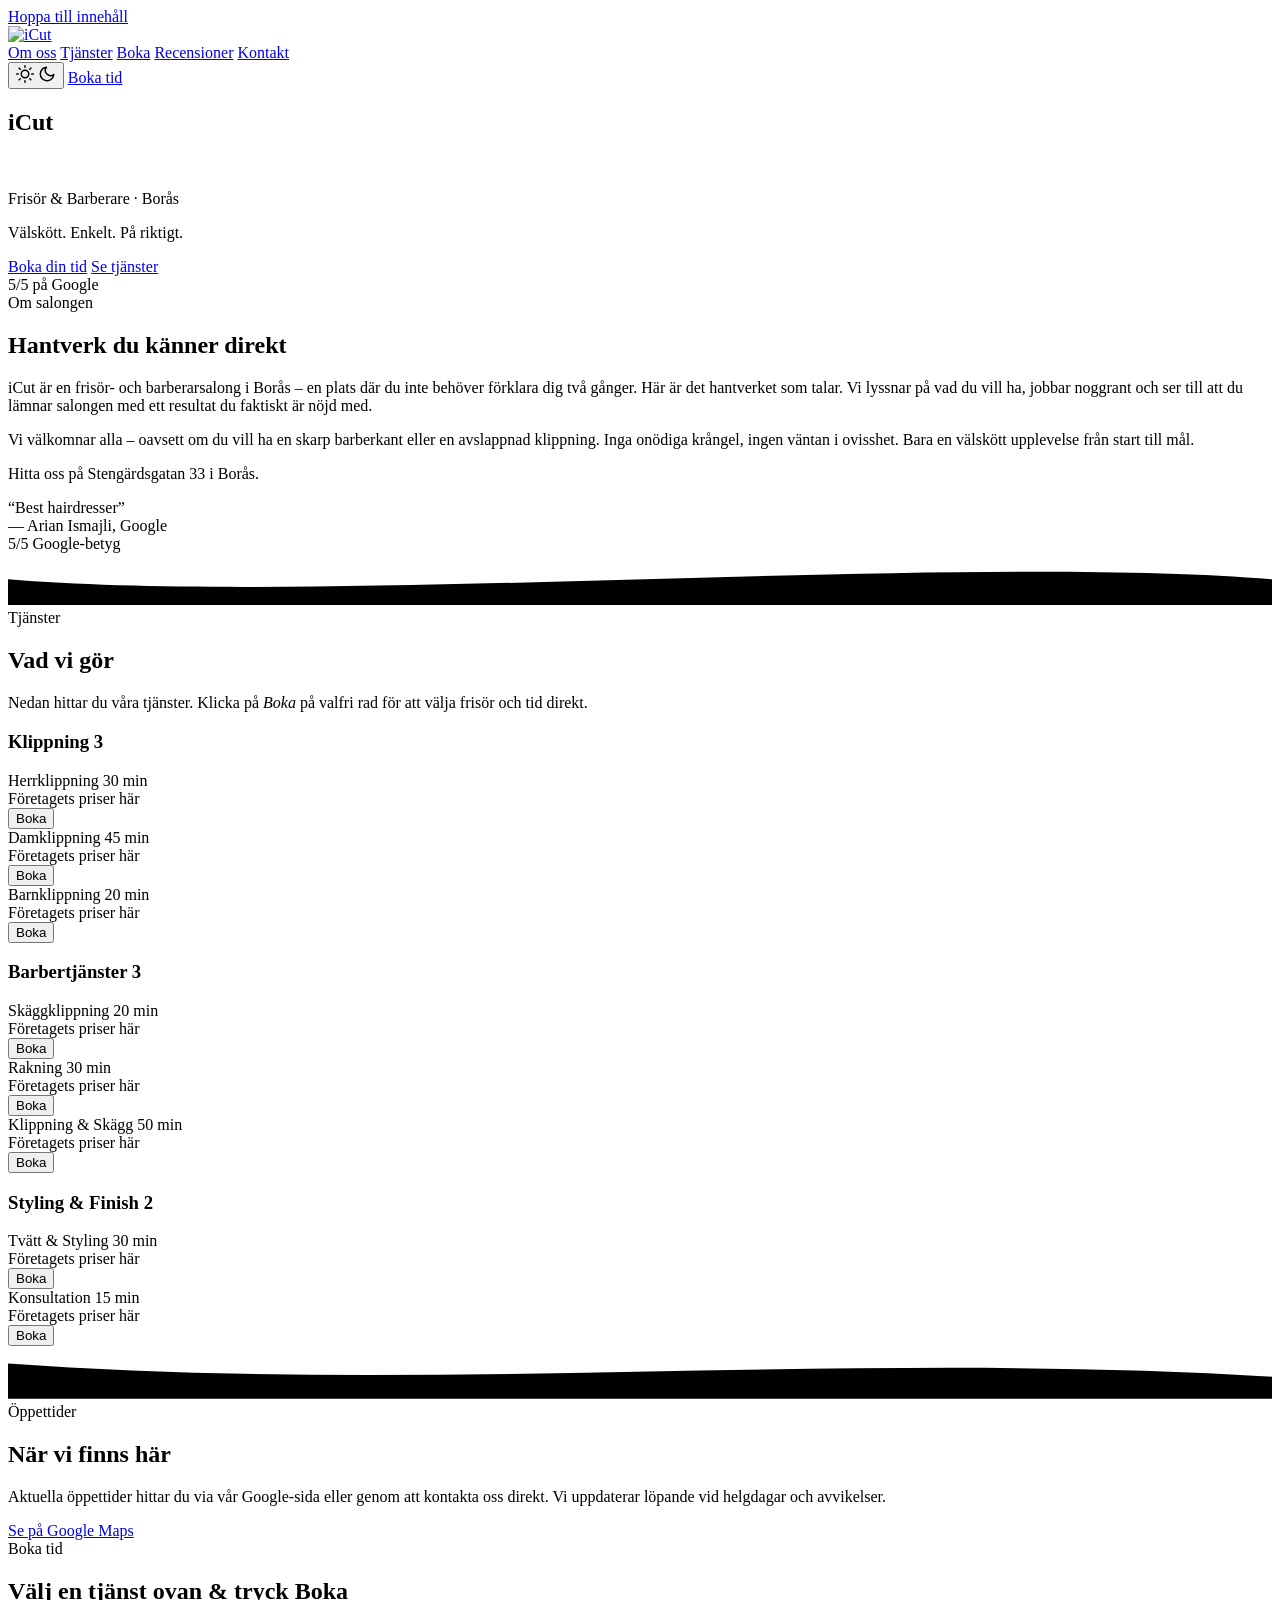
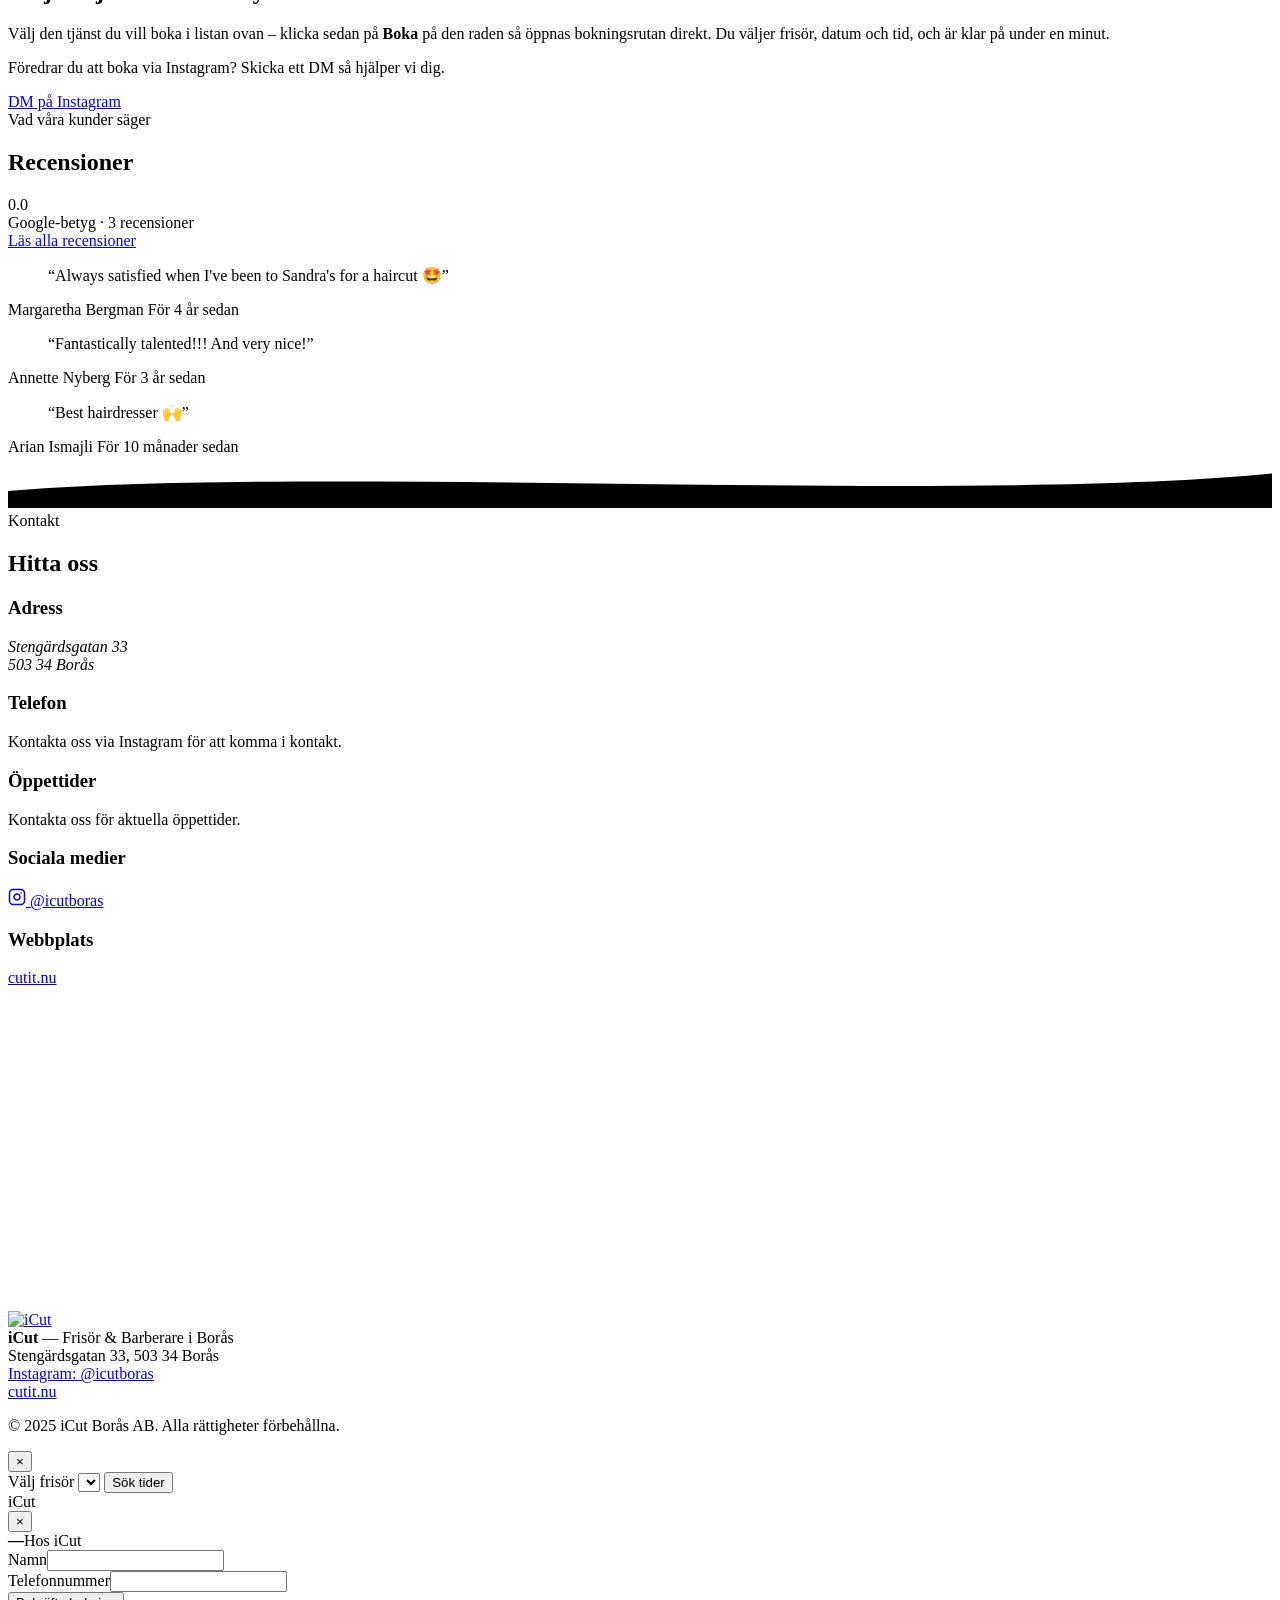
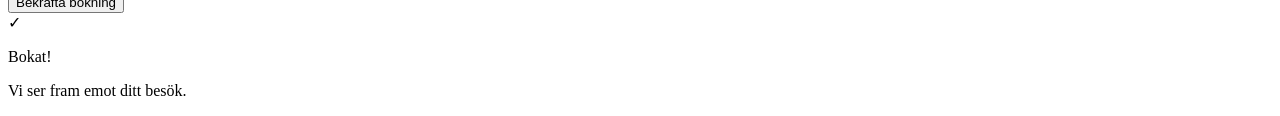
==== index.html @ adb3b82e "Publish: iCut — index.html" ====
<!DOCTYPE html>
<html lang="sv" data-theme="light">
<head>
<meta charset="UTF-8">
<meta name="viewport" content="width=device-width, initial-scale=1.0">
<title>iCut – Frisör & Barberare i Borås</title>
<meta name="description" content="iCut är en modern frisör- och barberarsalong i Borås. Boka din tid enkelt – vi ser till att du alltid lämnar nöjd.">
<link rel="icon" type="image/svg+xml" href="favicon.svg">
<script>
(function(){
  var saved = localStorage.getItem('icut-theme');
  if(saved) document.documentElement.setAttribute('data-theme', saved);
})();
</script>
<link rel="stylesheet" href="site-kit.css">
<link rel="stylesheet" href="styles.css">
<script type="application/ld+json">
{
  "@context": "https://schema.org",
  "@type": "HairSalon",
  "name": "iCut",
  "address": {
    "@type": "PostalAddress",
    "streetAddress": "Stengärdsgatan 33",
    "postalCode": "503 34",
    "addressLocality": "Borås",
    "addressCountry": "SE"
  },
  "url": "http://cutit.nu/",
  "aggregateRating": {
    "@type": "AggregateRating",
    "ratingValue": "5",
    "reviewCount": "3"
  }
}
</script>
</head>
<body>
<a href="#main" class="skip-link">Hoppa till innehåll</a>

<header class="site-header">
  <div class="header-inner">
    <a href="index.html" class="logo-link">
      <img src="logo.jpg" alt="iCut" class="site-logo">
    </a>
    <nav class="site-nav" aria-label="Huvudnavigation">
      <a href="#om">Om oss</a>
      <a href="#tjanster">Tjänster</a>
      <a href="#boka">Boka</a>
      <a href="#recensioner">Recensioner</a>
      <a href="#kontakt">Kontakt</a>
    </nav>
    <div class="header-actions">
      <button class="theme-toggle" id="themeToggle" aria-label="Växla mörkt/ljust läge" type="button">
        <svg class="icon-sun" xmlns="http://www.w3.org/2000/svg" width="18" height="18" viewBox="0 0 24 24" fill="none" stroke="currentColor" stroke-width="2" stroke-linecap="round" stroke-linejoin="round"><circle cx="12" cy="12" r="5"/><line x1="12" y1="1" x2="12" y2="3"/><line x1="12" y1="21" x2="12" y2="23"/><line x1="4.22" y1="4.22" x2="5.64" y2="5.64"/><line x1="18.36" y1="18.36" x2="19.78" y2="19.78"/><line x1="1" y1="12" x2="3" y2="12"/><line x1="21" y1="12" x2="23" y2="12"/><line x1="4.22" y1="19.78" x2="5.64" y2="18.36"/><line x1="18.36" y1="5.64" x2="19.78" y2="4.22"/></svg>
        <svg class="icon-moon" xmlns="http://www.w3.org/2000/svg" width="18" height="18" viewBox="0 0 24 24" fill="none" stroke="currentColor" stroke-width="2" stroke-linecap="round" stroke-linejoin="round"><path d="M21 12.79A9 9 0 1 1 11.21 3 7 7 0 0 0 21 12.79z"/></svg>
      </button>
      <a href="#boka" class="btn-primary nav-cta">Boka tid</a>
    </div>
  </div>
</header>

<main id="main">

  <!-- HERO -->
  <div class="name-pin">
    <section class="hero name-pin-inner">
      <h1 class="visually-hidden">iCut</h1>
      <div class="name-write-img">
        <img class="base" src="logo.jpg" alt="">
        <img class="color" src="logo.jpg" alt="">
      </div>
      <p class="hero-eyebrow">Frisör &amp; Barberare · Borås</p>
      <p class="hero-tagline">Välskött. Enkelt. På riktigt.</p>
      <div class="hero-cta">
        <a href="#boka" class="btn-primary">Boka din tid</a>
        <a href="#tjanster" class="btn-ghost">Se tjänster</a>
      </div>
      <div class="hero-rating">
        <span class="stars" data-rating="5"></span>
        <span class="hero-rating-text">5/5 på Google</span>
      </div>
    </section>
  </div>

  <!-- OM OSS -->
  <section class="section section-om reveal" id="om">
    <div class="container">
      <div class="om-grid">
        <div class="om-text">
          <span class="section-label">Om salongen</span>
          <h2>Hantverk du känner direkt</h2>
          <p>iCut är en frisör- och barberarsalong i Borås – en plats där du inte behöver förklara dig två gånger. Här är det hantverket som talar. Vi lyssnar på vad du vill ha, jobbar noggrant och ser till att du lämnar salongen med ett resultat du faktiskt är nöjd med.</p>
          <p>Vi välkomnar alla – oavsett om du vill ha en skarp barberkant eller en avslappnad klippning. Inga onödiga krångel, ingen väntan i ovisshet. Bara en välskött upplevelse från start till mål.</p>
          <p>Hitta oss på Stengärdsgatan 33 i Borås.</p>
        </div>
        <div class="om-accent-block">
          <div class="om-quote">&ldquo;Best hairdresser&rdquo;</div>
          <div class="om-quote-attr">— Arian Ismajli, Google</div>
          <div class="om-divider"></div>
          <div class="om-stat">
            <span class="om-stat-value">5/5</span>
            <span class="om-stat-label">Google-betyg</span>
          </div>
        </div>
      </div>
    </div>
    <div class="wave-bottom">
      <svg xmlns="http://www.w3.org/2000/svg" viewBox="0 0 1440 60" preserveAspectRatio="none"><path fill="var(--paper-raised)" d="M0,30 C360,60 1080,0 1440,30 L1440,60 L0,60 Z"/></svg>
    </div>
  </section>

  <!-- TJÄNSTER -->
  <section class="section section-tjanster reveal" id="tjanster">
    <div class="container">
      <span class="section-label">Tjänster</span>
      <h2>Vad vi gör</h2>
      <p class="section-intro">Nedan hittar du våra tjänster. Klicka på <em>Boka</em> på valfri rad för att välja frisör och tid direkt.</p>

      <div class="menu-groups">

        <div class="menu-group">
          <h3>Klippning <span class="menu-group-count">3</span></h3>
          <!--FIELD:services-->
          <div class="price-item">
            <div class="price-item-info">
              <span class="price-item-name">Herrklippning</span>
              <span class="price-item-duration">30 min</span>
            </div>
            <div class="price-item-price">
              <!--FIELD:prices--><span class="price-item-amount price-placeholder">Företagets priser här</span><!--/FIELD:prices-->
            </div>
            <button class="price-item-book-btn" type="button" data-service-name="Herrklippning" data-duration-minutes="30">Boka</button>
          </div>
          <div class="price-item">
            <div class="price-item-info">
              <span class="price-item-name">Damklippning</span>
              <span class="price-item-duration">45 min</span>
            </div>
            <div class="price-item-price">
              <!--FIELD:prices--><span class="price-item-amount price-placeholder">Företagets priser här</span><!--/FIELD:prices-->
            </div>
            <button class="price-item-book-btn" type="button" data-service-name="Damklippning" data-duration-minutes="45">Boka</button>
          </div>
          <div class="price-item">
            <div class="price-item-info">
              <span class="price-item-name">Barnklippning</span>
              <span class="price-item-duration">20 min</span>
            </div>
            <div class="price-item-price">
              <!--FIELD:prices--><span class="price-item-amount price-placeholder">Företagets priser här</span><!--/FIELD:prices-->
            </div>
            <button class="price-item-book-btn" type="button" data-service-name="Barnklippning" data-duration-minutes="20">Boka</button>
          </div>
          <!--/FIELD:services-->
        </div>

        <div class="menu-group">
          <h3>Barbertjänster <span class="menu-group-count">3</span></h3>
          <!--FIELD:services-->
          <div class="price-item">
            <div class="price-item-info">
              <span class="price-item-name">Skäggklippning</span>
              <span class="price-item-duration">20 min</span>
            </div>
            <div class="price-item-price">
              <!--FIELD:prices--><span class="price-item-amount price-placeholder">Företagets priser här</span><!--/FIELD:prices-->
            </div>
            <button class="price-item-book-btn" type="button" data-service-name="Skäggklippning" data-duration-minutes="20">Boka</button>
          </div>
          <div class="price-item">
            <div class="price-item-info">
              <span class="price-item-name">Rakning</span>
              <span class="price-item-duration">30 min</span>
            </div>
            <div class="price-item-price">
              <!--FIELD:prices--><span class="price-item-amount price-placeholder">Företagets priser här</span><!--/FIELD:prices-->
            </div>
            <button class="price-item-book-btn" type="button" data-service-name="Rakning" data-duration-minutes="30">Boka</button>
          </div>
          <div class="price-item">
            <div class="price-item-info">
              <span class="price-item-name">Klippning &amp; Skägg</span>
              <span class="price-item-duration">50 min</span>
            </div>
            <div class="price-item-price">
              <!--FIELD:prices--><span class="price-item-amount price-placeholder">Företagets priser här</span><!--/FIELD:prices-->
            </div>
            <button class="price-item-book-btn" type="button" data-service-name="Klippning &amp; Skägg" data-duration-minutes="50">Boka</button>
          </div>
          <!--/FIELD:services-->
        </div>

        <div class="menu-group">
          <h3>Styling &amp; Finish <span class="menu-group-count">2</span></h3>
          <!--FIELD:services-->
          <div class="price-item">
            <div class="price-item-info">
              <span class="price-item-name">Tvätt &amp; Styling</span>
              <span class="price-item-duration">30 min</span>
            </div>
            <div class="price-item-price">
              <!--FIELD:prices--><span class="price-item-amount price-placeholder">Företagets priser här</span><!--/FIELD:prices-->
            </div>
            <button class="price-item-book-btn" type="button" data-service-name="Tvätt &amp; Styling" data-duration-minutes="30">Boka</button>
          </div>
          <div class="price-item">
            <div class="price-item-info">
              <span class="price-item-name">Konsultation</span>
              <span class="price-item-duration">15 min</span>
            </div>
            <div class="price-item-price">
              <!--FIELD:prices--><span class="price-item-amount price-placeholder">Företagets priser här</span><!--/FIELD:prices-->
            </div>
            <button class="price-item-book-btn" type="button" data-service-name="Konsultation" data-duration-minutes="15">Boka</button>
          </div>
          <!--/FIELD:services-->
        </div>

      </div>
    </div>
    <div class="wave-bottom wave-bottom--linen">
      <svg xmlns="http://www.w3.org/2000/svg" viewBox="0 0 1440 60" preserveAspectRatio="none"><path fill="var(--paper)" d="M0,20 C480,55 960,5 1440,35 L1440,60 L0,60 Z"/></svg>
    </div>
  </section>

  <!-- ÖPPETTIDER -->
  <section class="section section-oppettider reveal" id="oppettider">
    <div class="container">
      <span class="section-label">Öppettider</span>
      <h2>När vi finns här</h2>
      <!--FIELD:opening_hours-->
      <div class="hours-notice">
        <p>Aktuella öppettider hittar du via vår Google-sida eller genom att kontakta oss direkt. Vi uppdaterar löpande vid helgdagar och avvikelser.</p>
        <a href="https://www.google.com/maps/search/iCut+Bor%C3%A5s" class="btn-ghost" target="_blank" rel="noopener noreferrer">Se på Google Maps</a>
      </div>
      <!--/FIELD:opening_hours-->
    </div>
  </section>

  <!-- BOKA -->
  <section class="section section-boka reveal" id="boka">
    <div class="container boka-container">
      <span class="section-label">Boka tid</span>
      <h2>Välj en tjänst ovan&nbsp;&amp; tryck Boka</h2>
      <p class="section-intro">Välj den tjänst du vill boka i listan ovan – klicka sedan på <strong>Boka</strong> på den raden så öppnas bokningsrutan direkt. Du väljer frisör, datum och tid, och är klar på under en minut.</p>
      <!--FIELD:booking_url-->
      <div class="boka-alt">
        <p>Föredrar du att boka via Instagram? Skicka ett DM så hjälper vi dig.</p>
        <!--FIELD:instagram-->
        <a href="https://www.instagram.com/icutboras/" class="btn-primary" target="_blank" rel="noopener noreferrer">DM på Instagram</a>
        <!--/FIELD:instagram-->
      </div>
      <!--/FIELD:booking_url-->
    </div>
  </section>

  <!-- RECENSIONER -->
  <section class="section section-recensioner reveal" id="recensioner">
    <div class="container">
      <span class="section-label">Vad våra kunder säger</span>
      <h2>Recensioner</h2>
      <!--FIELD:google_rating-->
      <div class="rating-hero">
        <div class="rating-score" data-count-to="5" data-decimals="1">0.0</div>
        <div class="rating-stars-wrap">
          <span class="stars" data-rating="5"></span>
          <span class="rating-source">Google-betyg · 3 recensioner</span>
        </div>
        <a href="https://www.google.com/maps/search/iCut+Bor%C3%A5s" class="btn-ghost rating-all-link" target="_blank" rel="noopener noreferrer">Läs alla recensioner</a>
      </div>
      <!--/FIELD:google_rating-->

      <div class="reviews-grid">
        <div class="review-card">
          <div class="review-stars"><span class="stars" data-rating="5"></span></div>
          <blockquote class="review-text">&ldquo;Always satisfied when I've been to Sandra's for a haircut 🤩&rdquo;</blockquote>
          <div class="review-meta">
            <span class="review-author">Margaretha Bergman</span>
            <span class="review-time">För 4 år sedan</span>
          </div>
        </div>
        <div class="review-card">
          <div class="review-stars"><span class="stars" data-rating="5"></span></div>
          <blockquote class="review-text">&ldquo;Fantastically talented!!!
And very nice!&rdquo;</blockquote>
          <div class="review-meta">
            <span class="review-author">Annette Nyberg</span>
            <span class="review-time">För 3 år sedan</span>
          </div>
        </div>
        <div class="review-card">
          <div class="review-stars"><span class="stars" data-rating="5"></span></div>
          <blockquote class="review-text">&ldquo;Best hairdresser 🙌&rdquo;</blockquote>
          <div class="review-meta">
            <span class="review-author">Arian Ismajli</span>
            <span class="review-time">För 10 månader sedan</span>
          </div>
        </div>
      </div>
    </div>
    <div class="wave-bottom">
      <svg xmlns="http://www.w3.org/2000/svg" viewBox="0 0 1440 60" preserveAspectRatio="none"><path fill="var(--paper-raised)" d="M0,40 C360,10 1080,55 1440,20 L1440,60 L0,60 Z"/></svg>
    </div>
  </section>

  <!-- KONTAKT -->
  <section class="section section-kontakt reveal" id="kontakt">
    <div class="container">
      <span class="section-label">Kontakt</span>
      <h2>Hitta oss</h2>
      <div class="kontakt-grid">
        <div class="kontakt-info">
          <div class="kontakt-block">
            <h3>Adress</h3>
            <!--FIELD:address-->
            <address>
              Stengärdsgatan 33<br>
              503 34 Borås
            </address>
            <!--/FIELD:address-->
          </div>
          <div class="kontakt-block">
            <h3>Telefon</h3>
            <!--FIELD:phone-->
            <p class="kontakt-missing">Kontakta oss via Instagram för att komma i kontakt.</p>
            <!--/FIELD:phone-->
          </div>
          <div class="kontakt-block">
            <h3>Öppettider</h3>
            <!--FIELD:opening_hours-->
            <p class="kontakt-missing">Kontakta oss för aktuella öppettider.</p>
            <!--/FIELD:opening_hours-->
          </div>
          <div class="kontakt-block">
            <h3>Sociala medier</h3>
            <!--FIELD:instagram-->
            <a href="https://www.instagram.com/icutboras/" class="social-link" target="_blank" rel="noopener noreferrer">
              <svg xmlns="http://www.w3.org/2000/svg" width="18" height="18" viewBox="0 0 24 24" fill="none" stroke="currentColor" stroke-width="2" stroke-linecap="round" stroke-linejoin="round"><rect x="2" y="2" width="20" height="20" rx="5" ry="5"/><path d="M16 11.37A4 4 0 1 1 12.63 8 4 4 0 0 1 16 11.37z"/><line x1="17.5" y1="6.5" x2="17.51" y2="6.5"/></svg>
              @icutboras
            </a>
            <!--/FIELD:instagram-->
            <!--FIELD:facebook-->
            <!-- Facebook: saknas i underlaget -->
            <!--/FIELD:facebook-->
            <!--FIELD:email-->
            <!-- E-post: saknas i underlaget -->
            <!--/FIELD:email-->
          </div>
          <div class="kontakt-block">
            <h3>Webbplats</h3>
            <!--FIELD:website-->
            <a href="http://cutit.nu/" class="social-link" target="_blank" rel="noopener noreferrer">cutit.nu</a>
            <!--/FIELD:website-->
          </div>
        </div>
        <div class="kontakt-map">
          <!--FIELD:address-->
          <iframe
            title="iCut på kartan"
            src="https://www.google.com/maps?q=Steng%C3%A4rdsgatan+33%2C+503+34+Bor%C3%A5s%2C+Sweden&output=embed"
            width="100%"
            height="320"
            style="border:0; border-radius: 12px;"
            allowfullscreen
            loading="lazy"
            referrerpolicy="no-referrer-when-downgrade">
          </iframe>
          <!--/FIELD:address-->
        </div>
      </div>
    </div>
  </section>

</main>

<footer class="site-footer">
  <div class="container footer-inner">
    <a href="index.html" class="footer-logo">
      <img src="logo.jpg" alt="iCut" class="site-logo">
    </a>
    <div class="footer-cols">
      <div>
        <!--FIELD:company_name--><strong>iCut</strong><!--/FIELD:company_name--> &mdash; Frisör &amp; Barberare i Borås<br>
        <!--FIELD:address-->Stengärdsgatan 33, 503 34 Borås<!--/FIELD:address-->
      </div>
      <div>
        <!--FIELD:instagram-->
        <a href="https://www.instagram.com/icutboras/" target="_blank" rel="noopener noreferrer">Instagram: @icutboras</a>
        <!--/FIELD:instagram-->
      </div>
      <div>
        <!--FIELD:website-->
        <a href="http://cutit.nu/" target="_blank" rel="noopener noreferrer">cutit.nu</a>
        <!--/FIELD:website-->
      </div>
    </div>
    <p class="footer-copy">&copy; 2025 iCut Borås AB. Alla rättigheter förbehållna.</p>
  </div>
</footer>

<!-- BOKNINGSWIDGET -->
<div class="booking-widget-backdrop" id="bookingWidget" data-company-id="51c84a41-06b7-40fa-8dc1-7bf4b2905be0" data-api-base="http://localhost:3000">
  <div class="booking-widget-modal" role="dialog" aria-modal="true" aria-label="Boka tid">
    <button class="booking-widget-close" id="bookingWidgetClose" type="button" aria-label="Stäng">&times;</button>
    <div class="booking-widget-service">
      <span class="booking-widget-service-name" id="bookingWidgetServiceName"></span>
      <span class="booking-widget-service-meta" id="bookingWidgetServiceMeta"></span>
    </div>
    <div class="booking-widget-step" id="bookingWidgetStepStaff">
      <label class="booking-widget-label" for="bookingWidgetStaffSelect">Välj frisör</label>
      <select class="booking-widget-select" id="bookingWidgetStaffSelect" aria-label="Välj frisör"></select>
      <button class="booking-widget-search-btn" id="bookingWidgetSearchBtn" type="button">Sök tider</button>
    </div>
    <div class="booking-widget-step" id="bookingWidgetStepTimes" hidden>
      <button class="booking-widget-back" id="bookingWidgetBack" type="button">‹ Byt frisör</button>
      <div class="booking-cal-head">
        <button class="booking-cal-nav" type="button" data-dir="-1" aria-label="Föregående vecka">‹</button>
        <span class="booking-cal-range" id="bookingWidgetRange"></span>
        <button class="booking-cal-nav" type="button" data-dir="1" aria-label="Nästa vecka">›</button>
      </div>
      <div class="booking-cal-grid" id="bookingWidgetGrid"></div>
      <p class="booking-cal-next-available" id="bookingWidgetNextAvail" style="display:none;"></p>
    </div>
  </div>
</div>

<!-- BEKRÄFTELSEMODAL -->
<div class="bd-backdrop" id="bdBackdrop">
  <div class="bd-modal" role="dialog" aria-modal="true" aria-label="Bokning">
    <div class="bd-header">
      <div class="bd-brand"><span class="dot"></span>iCut</div>
      <button class="bd-close" id="bdClose" type="button" aria-label="Stäng">&times;</button>
    </div>
    <div class="bd-body">
      <div class="bd-form">
        <div class="bd-slot-summary"><strong id="bdSlotLine">—</strong>Hos iCut</div>
        <div class="bd-field"><label for="bdName">Namn</label><input id="bdName" type="text"></div>
        <div class="bd-field"><label for="bdPhone">Telefonnummer</label><input id="bdPhone" type="tel"></div>
        <button class="bd-confirm-btn" id="bdConfirm" type="button">Bekräfta bokning</button>
      </div>
      <div class="bd-success"><div class="check">&#10003;</div><p id="bdSuccessLine">Bokat!</p><p class="fine">Vi ser fram emot ditt besök.</p></div>
    </div>
  </div>
</div>

<script src="site-kit.js" defer></script>
<script src="script.js" defer></script>
</body>
</html>
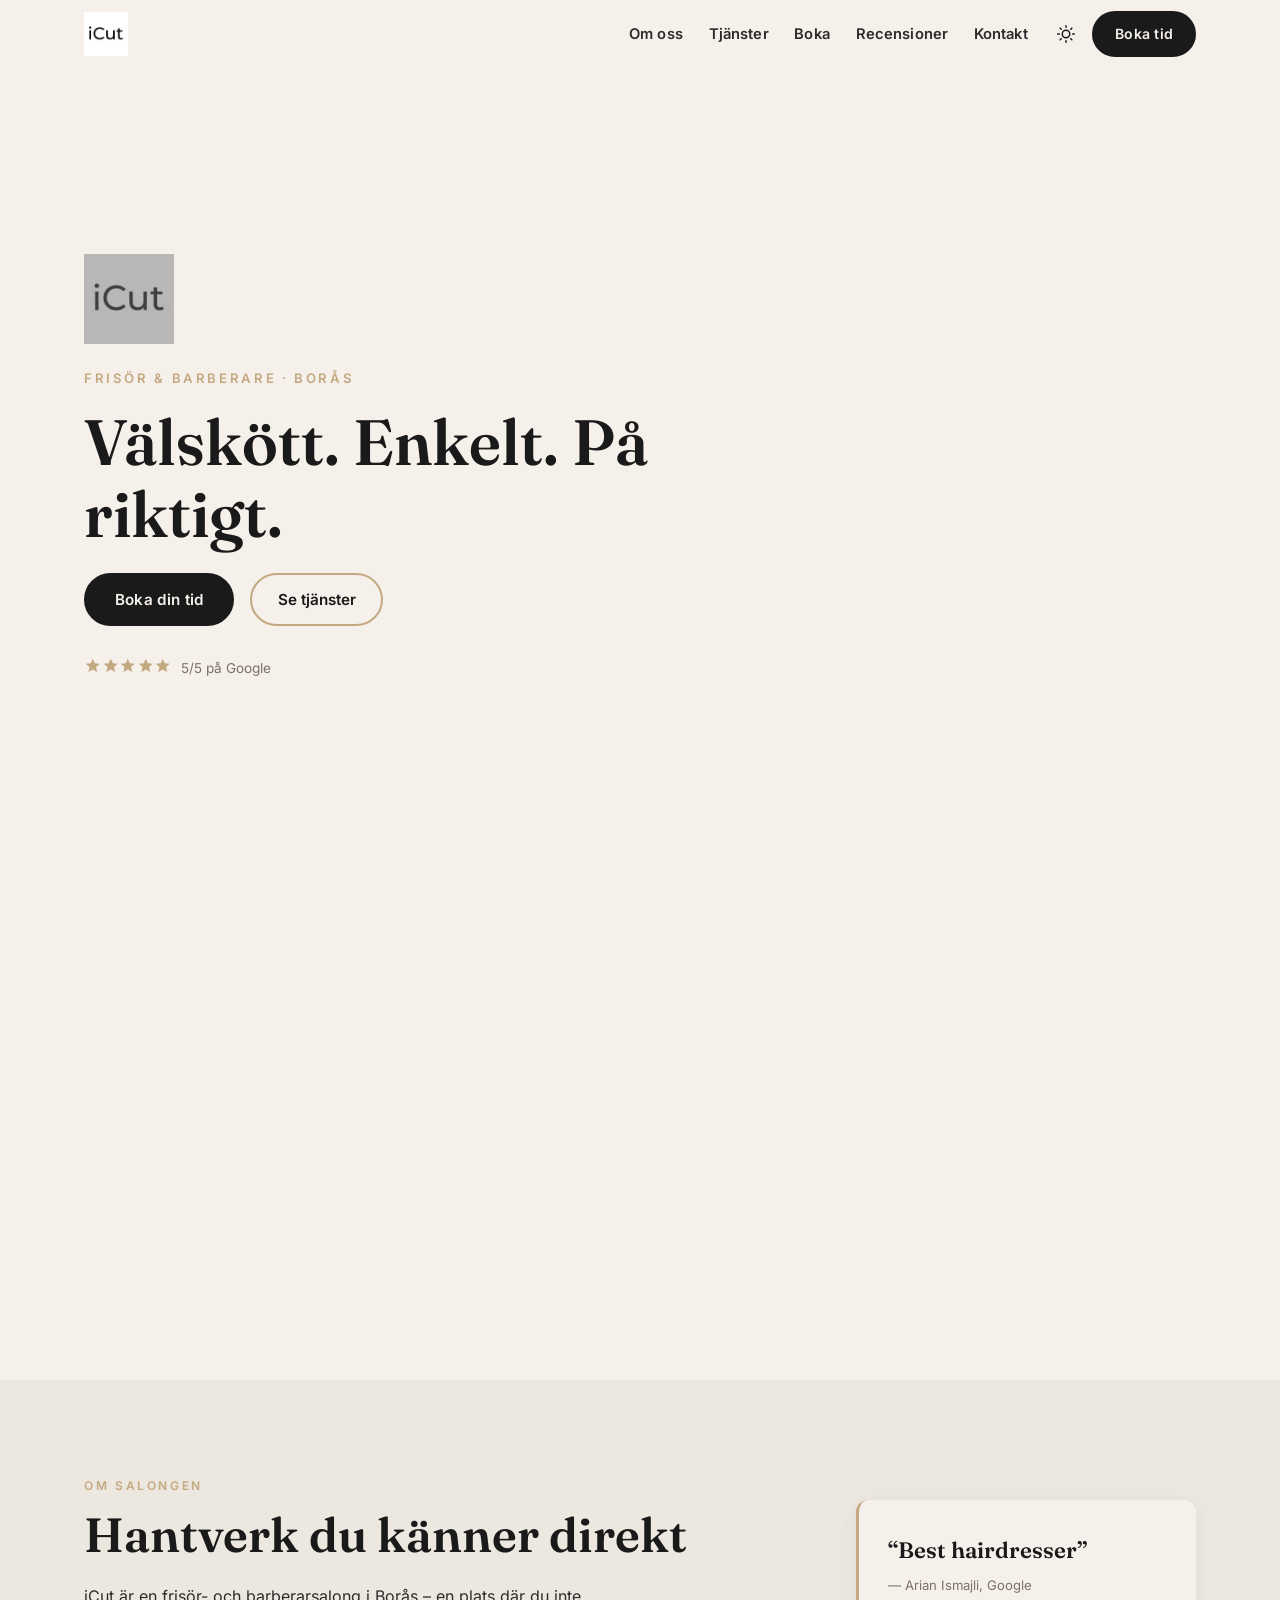
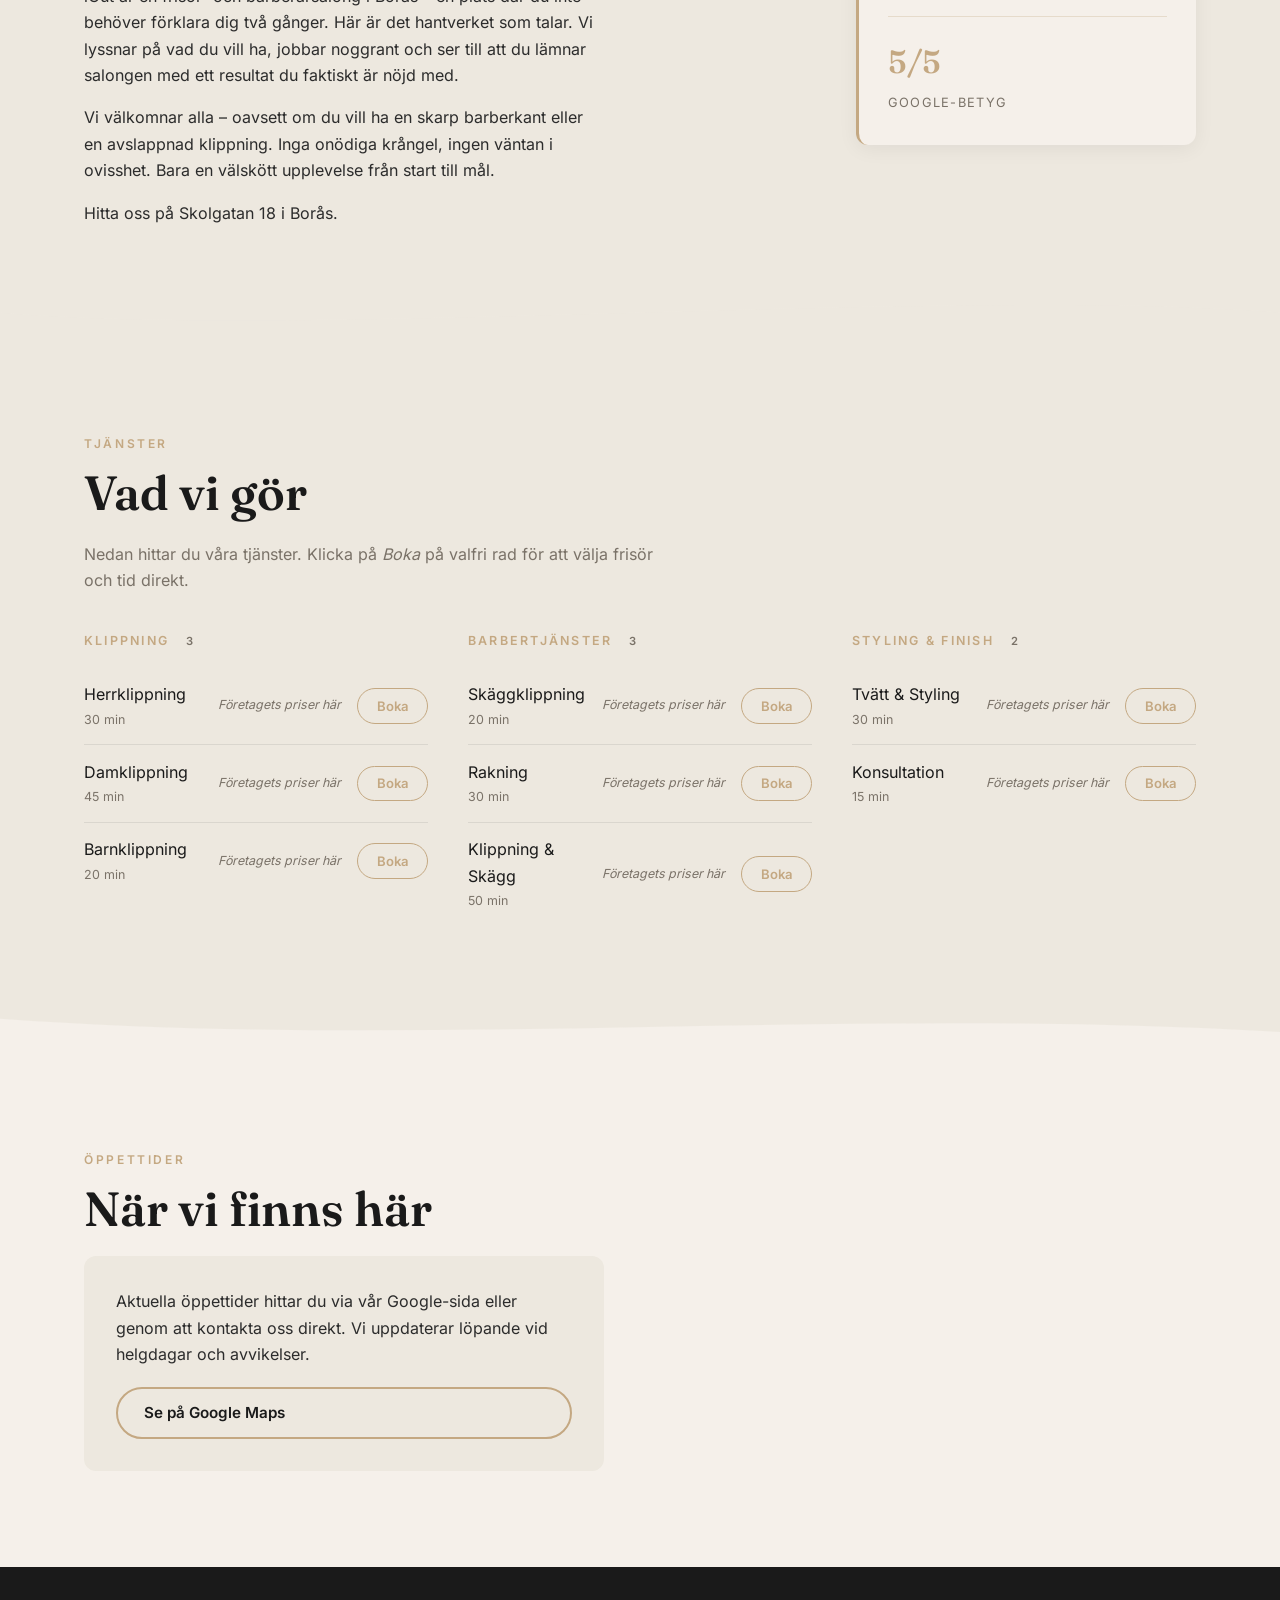
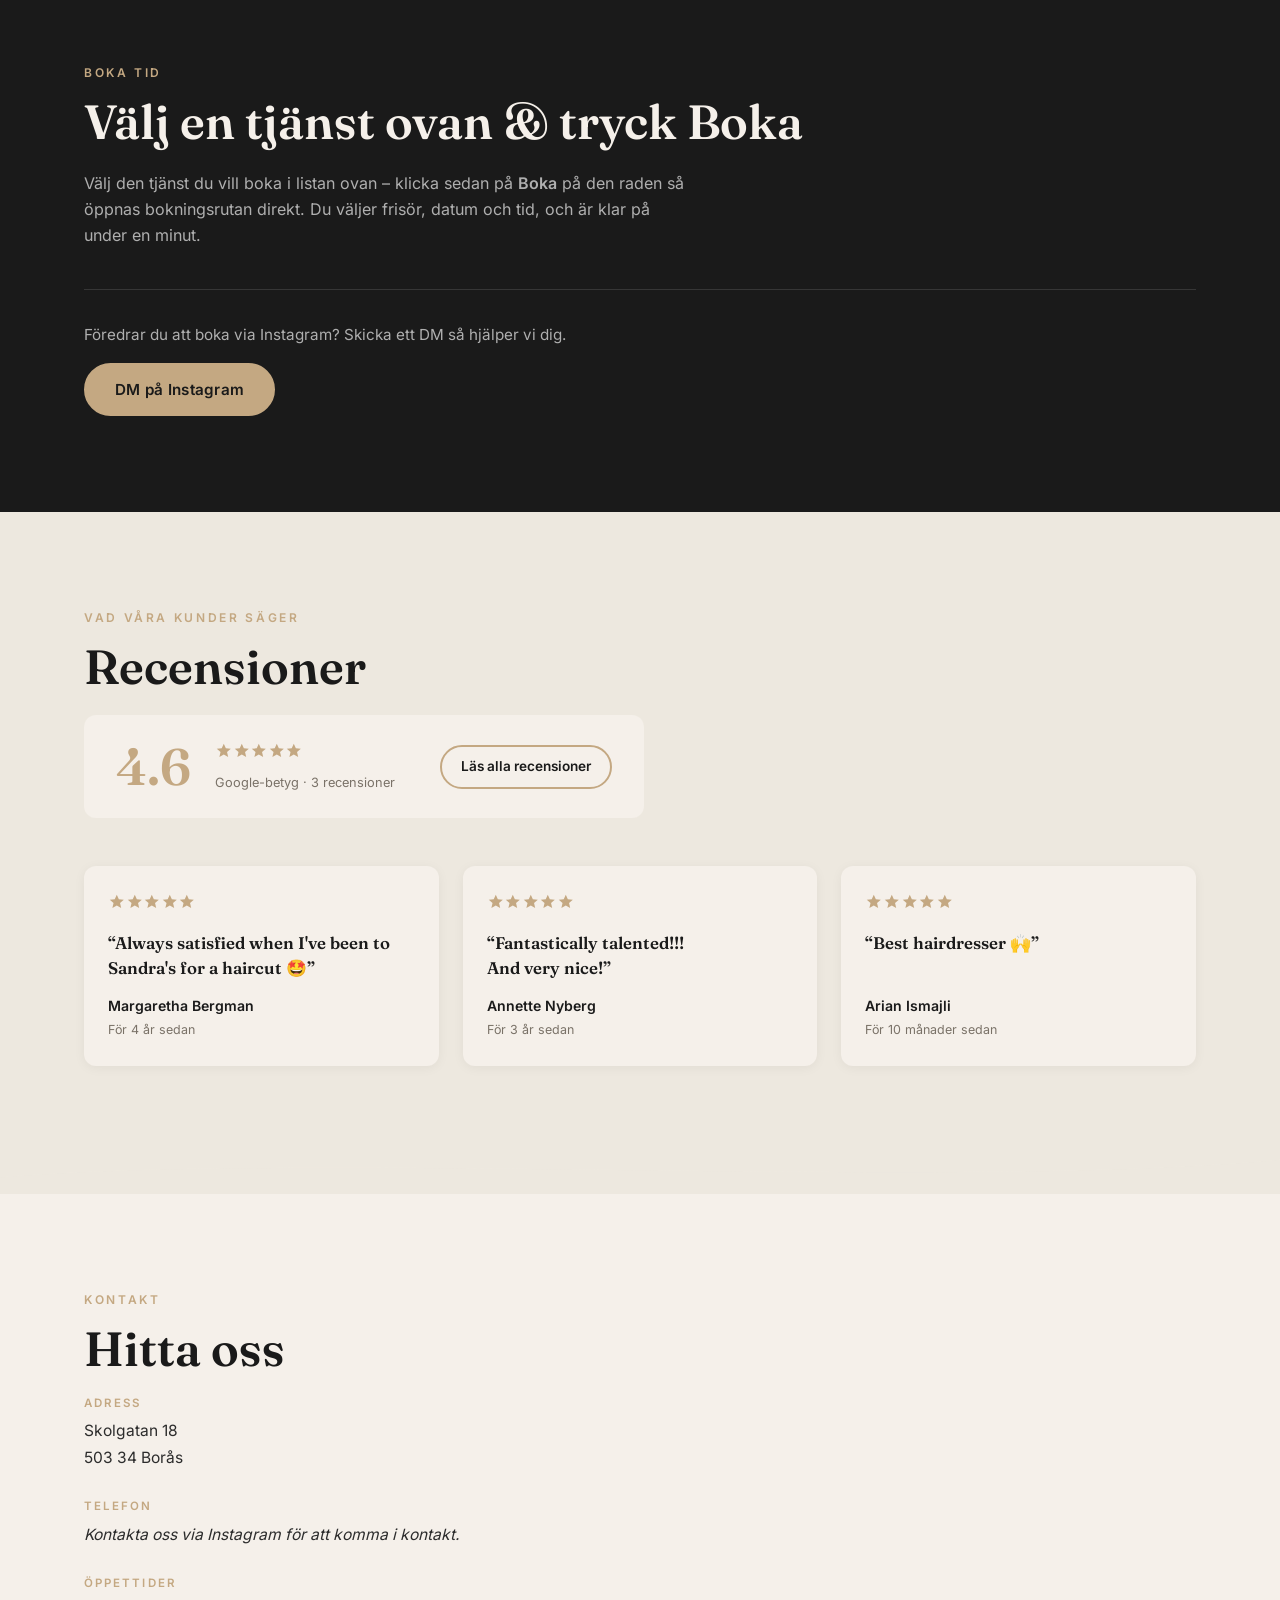
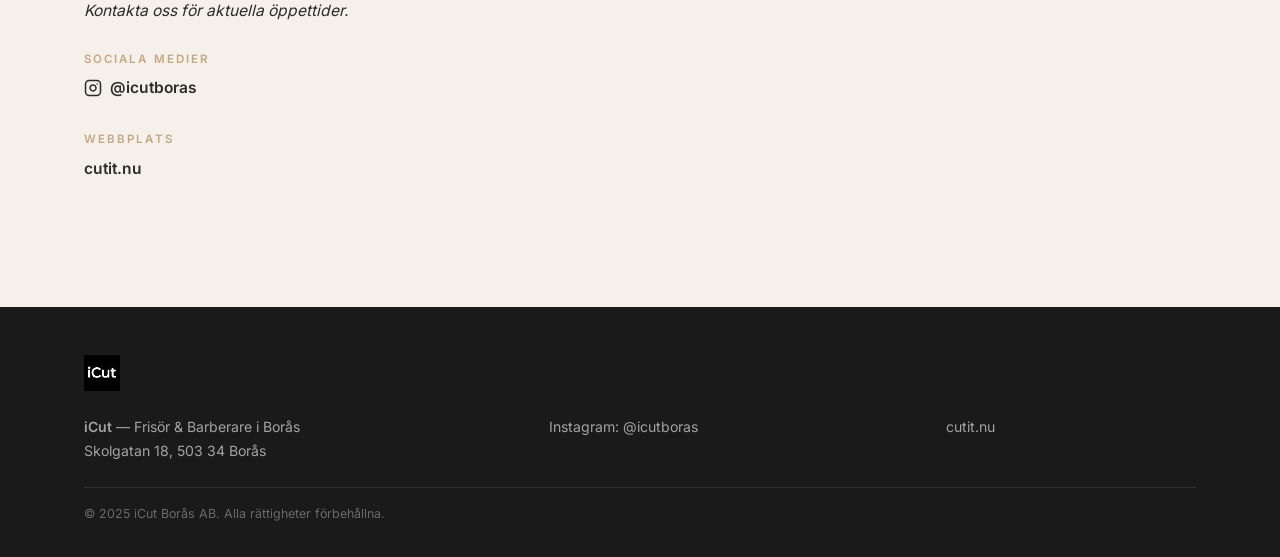
==== commit f02a828d: "Publish: iCut — index.html" ====
--- a/index.html
+++ b/index.html
@@ -21,7 +21,7 @@
   "name": "iCut",
   "address": {
     "@type": "PostalAddress",
-    "streetAddress": "Stengärdsgatan 33",
+    "streetAddress": "Skolgatan 18",
     "postalCode": "503 34",
     "addressLocality": "Borås",
     "addressCountry": "SE"
@@ -92,7 +92,7 @@
           <h2>Hantverk du känner direkt</h2>
           <p>iCut är en frisör- och barberarsalong i Borås – en plats där du inte behöver förklara dig två gånger. Här är det hantverket som talar. Vi lyssnar på vad du vill ha, jobbar noggrant och ser till att du lämnar salongen med ett resultat du faktiskt är nöjd med.</p>
           <p>Vi välkomnar alla – oavsett om du vill ha en skarp barberkant eller en avslappnad klippning. Inga onödiga krångel, ingen väntan i ovisshet. Bara en välskött upplevelse från start till mål.</p>
-          <p>Hitta oss på Stengärdsgatan 33 i Borås.</p>
+          <p>Hitta oss på Skolgatan 18 i Borås.</p>
         </div>
         <div class="om-accent-block">
           <div class="om-quote">&ldquo;Best hairdresser&rdquo;</div>
@@ -315,7 +315,7 @@
             <h3>Adress</h3>
             <!--FIELD:address-->
             <address>
-              Stengärdsgatan 33<br>
+              Skolgatan 18<br>
               503 34 Borås
             </address>
             <!--/FIELD:address-->
@@ -358,7 +358,7 @@
           <!--FIELD:address-->
           <iframe
             title="iCut på kartan"
-            src="https://www.google.com/maps?q=Steng%C3%A4rdsgatan+33%2C+503+34+Bor%C3%A5s%2C+Sweden&output=embed"
+            src="https://www.google.com/maps?q=Skolgatan+18%2C+503+34+Bor%C3%A5s%2C+Sweden&output=embed"
             width="100%"
             height="320"
             style="border:0; border-radius: 12px;"
@@ -382,7 +382,7 @@
     <div class="footer-cols">
       <div>
         <!--FIELD:company_name--><strong>iCut</strong><!--/FIELD:company_name--> &mdash; Frisör &amp; Barberare i Borås<br>
-        <!--FIELD:address-->Stengärdsgatan 33, 503 34 Borås<!--/FIELD:address-->
+        <!--FIELD:address-->Skolgatan 18, 503 34 Borås<!--/FIELD:address-->
       </div>
       <div>
         <!--FIELD:instagram-->
--- a/site-kit.css
+++ b/site-kit.css
@@ -0,0 +1,334 @@
+/*
+ * AIOS site-kit — shared, deterministic interaction patterns (star ratings,
+ * count-up numbers, scroll reveals, hero name write-in). Identical bytes on
+ * every generated site, same as the brand fonts — never written by the
+ * model itself, so the bugs found and fixed during the 2026-08-26 Lund
+ * design pass (a fractional star's fill layer needing its own `position:
+ * absolute` box, the name-write gradient needing its padding on the text
+ * element itself rather than its wrapper) can never regress per company.
+ *
+ * Colors come from each site's own palette via var(--accent)/
+ * var(--ink-faint) with sane fallbacks — nothing in here is Lund-specific.
+ */
+
+.star-empty path { fill: none; stroke: var(--ink-faint, #999); stroke-width: 1.5; }
+.star-fill path { fill: var(--accent, #333); }
+
+.reveal { opacity: 0; transform: translateY(24px); transition: opacity 0.8s ease, transform 0.8s ease; }
+.reveal.is-visible { opacity: 1; transform: none; }
+@media (prefers-reduced-motion: reduce) {
+  .reveal { opacity: 1 !important; transform: none !important; transition: none !important; }
+}
+
+/*
+ * .name-pin REQUIRES the page's own header to be `position: fixed`, never
+ * `position: sticky` or static. A sticky/static header occupies space in
+ * normal flow, pushing .name-pin-inner's starting position down by the
+ * header's own height — .name-pin-inner's sticky positioning then can't
+ * engage until the page has scrolled past THAT offset too, which shows up
+ * as a dead zone (the page visibly scrolls for the header's height before
+ * the fill/pin visibly does anything). A fixed header sits outside normal
+ * flow entirely (typically transparent, going solid via the .is-scrolled
+ * class this file toggles automatically — see wireHeaderScrollState()
+ * below), so .name-pin-inner starts at y=0 and the fill begins on the very
+ * first scroll pixel. Found and fixed 2026-08-26.
+ */
+.name-pin {
+  position: relative;
+  height: calc(100svh + 480px); /* the extra 480px is the scroll budget the name-write fill consumes while pinned — keep in sync with the 480 in site-kit.js */
+}
+@media (prefers-reduced-motion: reduce) { .name-pin { height: 100svh; } }
+
+.name-pin-inner {
+  position: sticky;
+  top: 0;
+  height: 100svh;
+  display: flex;
+  align-items: center;
+  justify-content: center;
+}
+@media (prefers-reduced-motion: reduce) { .name-pin-inner { position: static; } }
+
+.name-write {
+  display: block;
+  text-align: center;
+  /* Padding lives on THIS element, not .name-pin/.name-pin-inner —
+     background-clip:text paints relative to its own box, so a script/
+     display font's swashes and ascenders need their safety margin here or
+     they render outside the gradient's paint area and never pick up color. */
+  padding: 0.4em 0.6em 0.1em;
+  background-image: linear-gradient(
+    90deg,
+    var(--accent, #333) 0%,
+    var(--accent, #333) var(--fill, 0%),
+    var(--ink-faint, #999) var(--fill, 0%),
+    var(--ink-faint, #999) 100%
+  );
+  background-size: 100% 100%;
+  background-repeat: no-repeat;
+  -webkit-background-clip: text;
+  background-clip: text;
+  color: var(--ink-faint, #999); /* fallback if background-clip:text isn't supported */
+  -webkit-text-fill-color: transparent;
+}
+
+/* Image variant of the write-in effect — for when a company has a real
+   logo (see websiteAgent.ts's logoBlock()) and it should be the thing that
+   "gets color" while scrolling, instead of plain text. Same base+color
+   two-layer clip-path technique as the star ratings, not background-clip
+   (which only works on text glyphs, not a raster image). Both <img> tags
+   reference the SAME logo file — the desaturation is a live CSS filter,
+   not a second pre-rendered asset. */
+.name-write-img { position: relative; display: inline-block; max-width: min(58vw, 420px); }
+.name-write-img img { display: block; width: 100%; height: auto; }
+.name-write-img .base { filter: grayscale(1) brightness(0.65); opacity: 0.75; }
+.name-write-img .color {
+  position: absolute; inset: 0; width: 100%; height: 100%;
+  object-fit: contain;
+  clip-path: inset(0 100% 0 0);
+}
+
+/* ============================================================
+ * Booking calendar + third-party widget handoff mockup — added
+ * 2026-08-26. Shows a week of example time slots in the site's OWN
+ * design, then hands off to a small modal styled to look like a generic
+ * booking platform (deliberately NOT using --accent/--ink-faint — the
+ * whole point is that this step visibly belongs to a different system).
+ * Illustrative only: slot data is written directly in each site's own
+ * HTML (see websiteAgent.ts's siteKitBlock()), nothing here ever creates
+ * a real booking or contacts a real service.
+ * ============================================================ */
+
+.booking-grid { display: grid; grid-template-columns: repeat(auto-fit, minmax(130px, 1fr)); gap: clamp(1rem, 2.5vw, 2rem); }
+.booking-day-label { text-align: center; margin-bottom: 1.1rem; }
+.booking-day-label .d { font-weight: 600; font-size: 0.95rem; letter-spacing: 0.1em; text-transform: uppercase; }
+.booking-day-label .date { display: block; font-size: 0.76rem; opacity: 0.6; margin-top: 0.2rem; }
+.booking-slots { display: flex; flex-direction: column; gap: 0.65rem; }
+.slot-btn {
+  font-variant-numeric: tabular-nums;
+  font-size: 0.95rem;
+  padding: 0.75rem 0.5rem;
+  text-align: center;
+  border: 1px solid var(--ink-faint, #999);
+  border-radius: 8px;
+  background: transparent;
+  color: inherit;
+  cursor: pointer;
+  transition: background-color 0.2s cubic-bezier(0.16, 1, 0.3, 1), color 0.2s cubic-bezier(0.16, 1, 0.3, 1), border-color 0.2s cubic-bezier(0.16, 1, 0.3, 1), box-shadow 0.2s cubic-bezier(0.16, 1, 0.3, 1), transform 0.2s cubic-bezier(0.16, 1, 0.3, 1);
+}
+.slot-btn:hover:not(:disabled) { border-color: var(--accent, #333); box-shadow: 0 4px 14px -6px var(--accent, #333); transform: translateY(-1px); }
+.slot-btn:disabled { opacity: 0.4; text-decoration: line-through; cursor: default; }
+.slot-btn.is-selected { background: var(--accent, #333); border-color: var(--accent, #333); color: #fff; }
+@media (prefers-reduced-motion: reduce) { .slot-btn:hover:not(:disabled) { transform: none; } }
+
+/* ============================================================
+ * Rolling booking calendar (2026-09-09) — the container/grid/nav chrome
+ * around the .slot-btn buttons above. Deliberately restrained: generous
+ * air, one quiet accent, soft motion — a calendar should read as a
+ * considered part of the site, never a bolted-on widget. Uses each site's
+ * own --accent/--ink/--ink-faint/--border/--paper-raised (with sane
+ * fallbacks) so it always matches that company's palette, never a fixed
+ * "booking widget" look.
+ * ============================================================ */
+.booking-cal-controls { display: flex; flex-wrap: wrap; gap: 0.75rem; justify-content: center; margin-bottom: 1.5rem; }
+.booking-cal-controls select {
+  font-family: inherit; font-size: 0.85rem; padding: 0.55rem 0.9rem; border-radius: 999px;
+  border: 1px solid var(--border, rgba(0,0,0,0.14)); background: var(--paper-raised, #fff); color: var(--ink, inherit);
+  cursor: pointer; max-width: 100%;
+}
+.booking-cal-next-available { text-align: center; margin-top: 1.25rem; font-size: 0.86rem; color: var(--ink-faint, #888); }
+.booking-cal-next-available .chip-link-btn { background: none; border: none; padding: 0; font: inherit; font-size: 0.86rem; font-weight: 600; color: var(--accent, #333); cursor: pointer; text-decoration: underline; text-underline-offset: 3px; }
+.booking-cal-head { display: flex; align-items: center; justify-content: center; gap: 1.25rem; margin-bottom: 1.75rem; }
+.booking-cal-range { font-size: 0.78rem; font-weight: 600; letter-spacing: 0.14em; text-transform: uppercase; color: var(--ink-faint, #888); min-width: 11ch; text-align: center; }
+.booking-cal-nav {
+  width: 34px; height: 34px; border-radius: 50%; border: 1px solid var(--border, rgba(0,0,0,0.12));
+  background: transparent; color: var(--ink, inherit); font-size: 1.05rem; line-height: 1; cursor: pointer;
+  display: flex; align-items: center; justify-content: center;
+  transition: border-color 0.2s cubic-bezier(0.16, 1, 0.3, 1), box-shadow 0.2s cubic-bezier(0.16, 1, 0.3, 1), color 0.2s cubic-bezier(0.16, 1, 0.3, 1);
+}
+.booking-cal-nav:hover { border-color: var(--accent, #333); color: var(--accent, #333); box-shadow: 0 0 0 4px color-mix(in srgb, var(--accent, #333) 12%, transparent); }
+
+.booking-cal-grid { display: grid; grid-template-columns: repeat(7, 1fr); gap: 0.85rem; transition: opacity 0.25s ease; }
+.booking-cal-grid.is-loading { opacity: 0.45; }
+.booking-cal-day {
+  background: var(--paper-raised, rgba(0,0,0,0.02)); border: 1px solid var(--border, rgba(0,0,0,0.08));
+  border-radius: 14px; padding: 1rem 0.6rem; display: flex; flex-direction: column; gap: 0.6rem;
+  transition: border-color 0.25s ease;
+}
+.booking-cal-day.is-today { border-color: var(--accent, #333); }
+.booking-cal-day-head { display: flex; flex-direction: column; align-items: center; gap: 0.15rem; padding-bottom: 0.5rem; border-bottom: 1px solid var(--border, rgba(0,0,0,0.08)); }
+.booking-cal-day-head .wd { font-size: 0.68rem; font-weight: 600; letter-spacing: 0.12em; text-transform: uppercase; color: var(--ink-faint, #888); }
+.booking-cal-day-head .dt { font-family: var(--font-head, inherit); font-size: 1.2rem; }
+.booking-cal-day.is-today .booking-cal-day-head .dt { color: var(--accent, #333); }
+.booking-cal-slots { display: flex; flex-direction: column; gap: 0.45rem; }
+.booking-cal-slots .slot-btn { padding: 0.5rem 0.35rem; font-size: 0.82rem; }
+.booking-cal-closed { display: block; text-align: center; font-size: 0.78rem; color: var(--ink-faint, #999); padding: 0.6rem 0; font-style: italic; }
+
+@media (max-width: 860px) {
+  .booking-cal-grid { grid-template-columns: repeat(auto-fit, minmax(120px, 1fr)); }
+}
+
+.bd-backdrop {
+  position: fixed; inset: 0; z-index: 200;
+  background: rgba(15, 20, 18, 0.55);
+  display: flex; align-items: center; justify-content: center;
+  padding: 1.5rem;
+  opacity: 0; pointer-events: none;
+  transition: opacity 0.25s ease;
+}
+.bd-backdrop.is-open { opacity: 1; pointer-events: auto; }
+.bd-modal {
+  width: 100%; max-width: 380px;
+  background: #ffffff;
+  border-radius: 14px;
+  overflow: hidden;
+  font-family: -apple-system, BlinkMacSystemFont, "Segoe UI", Roboto, Helvetica, Arial, sans-serif;
+  box-shadow: 0 20px 60px rgba(0, 0, 0, 0.35);
+  transform: translateY(14px) scale(0.98);
+  transition: transform 0.25s ease;
+}
+.bd-backdrop.is-open .bd-modal { transform: translateY(0) scale(1); }
+.bd-header {
+  background: var(--accent, #0f4c3d); color: #fff;
+  padding: 1rem 1.25rem;
+  display: flex; align-items: center; justify-content: space-between;
+}
+.bd-brand { display: flex; align-items: center; gap: 0.5rem; font-weight: 700; font-size: 1rem; letter-spacing: -0.01em; }
+.bd-brand .dot { width: 9px; height: 9px; border-radius: 50%; background: #4fd8a8; }
+.bd-close { background: none; border: 0; color: rgba(255, 255, 255, 0.8); font-size: 1.2rem; cursor: pointer; line-height: 1; padding: 0.25rem; }
+.bd-close:hover { color: #fff; }
+.bd-body { padding: 1.25rem 1.25rem 1.5rem; }
+.bd-disclaimer {
+  font-size: 0.68rem; color: #8a8f8d; background: #f2f4f3;
+  border-radius: 6px; padding: 0.45rem 0.6rem; margin-bottom: 1rem;
+  line-height: 1.4;
+}
+.bd-slot-summary { font-size: 0.95rem; color: #16211c; margin-bottom: 1rem; }
+.bd-slot-summary strong { display: block; font-size: 1.05rem; margin-bottom: 0.15rem; }
+.bd-field { margin-bottom: 0.85rem; }
+.bd-field label { display: block; font-size: 0.76rem; color: #5b625f; margin-bottom: 0.3rem; }
+.bd-field input {
+  width: 100%; box-sizing: border-box;
+  border: 1px solid #d7dcda; border-radius: 8px;
+  padding: 0.6rem 0.7rem; font-size: 0.92rem; font-family: inherit; color: #16211c;
+}
+.bd-field input:focus { outline: none; border-color: var(--accent, #0f4c3d); box-shadow: 0 0 0 3px color-mix(in srgb, var(--accent, #0f4c3d) 14%, transparent); }
+.bd-confirm-btn {
+  width: 100%; border: 0; border-radius: 8px;
+  background: var(--accent, #0f4c3d); color: #fff;
+  padding: 0.8rem; font-size: 0.95rem; font-weight: 600; font-family: inherit;
+  cursor: pointer; margin-top: 0.3rem;
+  transition: filter 0.2s ease;
+}
+.bd-confirm-btn:hover { filter: brightness(0.9); }
+.bd-success { display: none; text-align: center; padding: 0.5rem 0 0.25rem; }
+.bd-success .check {
+  width: 42px; height: 42px; border-radius: 50%; background: color-mix(in srgb, var(--accent, #0f4c3d) 14%, white); color: var(--accent, #0f4c3d);
+  display: flex; align-items: center; justify-content: center; margin: 0 auto 0.75rem; font-size: 1.3rem;
+}
+.bd-success p { font-size: 0.92rem; color: #16211c; margin-bottom: 0.3rem; }
+.bd-success .fine { font-size: 0.76rem; color: #8a8f8d; }
+.bd-backdrop.is-done .bd-form { display: none; }
+.bd-backdrop.is-done .bd-success { display: block; }
+
+@media (max-width: 620px) {
+  .booking-grid { grid-template-columns: 1fr; gap: 1.5rem; }
+  .booking-slots { flex-direction: row; flex-wrap: wrap; }
+  .slot-btn { flex: 1 1 30%; }
+}
+
+/* ============================================================
+ * Price list with an inline "Boka" button (2026-09-10) — replaces an
+ * always-visible week grid on the page itself. Deliberately restrained: a
+ * "från"-prefixed price in a quiet, faint tone with the actual amount as
+ * the visual focus (real in-salon pricing can vary by what the stylist
+ * actually does — the list shows a floor, not a fixed quote), one Boka
+ * button per row, nothing else competing for attention. Category grouping
+ * (h3 + count) is the site's own markup — these classes only style the
+ * per-service row itself.
+ * ============================================================ */
+.price-item {
+  display: flex; align-items: center; gap: 1rem;
+  padding: 0.85rem 0;
+  border-bottom: 1px solid var(--border, rgba(0,0,0,0.08));
+}
+.price-item:last-child { border-bottom: none; }
+.price-item-info { flex: 1 1 auto; min-width: 0; display: flex; flex-direction: column; gap: 0.15rem; }
+.price-item-name { font-family: var(--font-head, inherit); font-size: 1rem; }
+.price-item-duration { font-size: 0.78rem; color: var(--ink-faint, #888); }
+.price-item-price { flex: 0 0 auto; text-align: right; display: flex; flex-direction: column; gap: 0.1rem; }
+.price-item-from { font-size: 0.68rem; letter-spacing: 0.06em; text-transform: uppercase; color: var(--ink-faint, #999); }
+.price-item-amount { font-size: 1.05rem; font-weight: 600; font-variant-numeric: tabular-nums; }
+.price-item-book-btn {
+  flex: 0 0 auto;
+  font-family: inherit; font-size: 0.82rem; font-weight: 600;
+  padding: 0.55rem 1.15rem; border-radius: 999px;
+  border: 1px solid var(--accent, #333); background: transparent; color: var(--accent, #333);
+  cursor: pointer; white-space: nowrap;
+  transition: background-color 0.2s cubic-bezier(0.16, 1, 0.3, 1), color 0.2s cubic-bezier(0.16, 1, 0.3, 1), box-shadow 0.2s cubic-bezier(0.16, 1, 0.3, 1);
+}
+.price-item-book-btn:hover { background: var(--accent, #333); color: #fff; box-shadow: 0 4px 14px -6px var(--accent, #333); }
+
+@media (max-width: 560px) {
+  .price-item { flex-wrap: wrap; }
+  .price-item-price { order: 2; text-align: left; }
+  .price-item-book-btn { order: 3; margin-left: auto; }
+}
+
+/* ============================================================
+ * Per-service booking widget (2026-09-10) — reuses .booking-cal-head,
+ * -nav, -range, -grid, -day and .slot-btn from the rolling-calendar block
+ * above; this just adds the modal chrome and the two-step (staff -> times) layout.
+ * ============================================================ */
+.booking-widget-backdrop {
+  position: fixed; inset: 0; z-index: 210;
+  background: rgba(15, 20, 18, 0.55);
+  display: flex; align-items: center; justify-content: center;
+  padding: 1.5rem;
+  opacity: 0; pointer-events: none;
+  transition: opacity 0.25s ease;
+}
+.booking-widget-backdrop.is-open { opacity: 1; pointer-events: auto; }
+.booking-widget-modal {
+  position: relative;
+  width: 100%; max-width: 560px; max-height: 88vh; overflow-y: auto;
+  background: var(--paper, #fff); color: var(--ink, inherit);
+  border-radius: 16px; padding: 2rem 1.75rem 1.75rem;
+  box-shadow: 0 24px 70px rgba(0, 0, 0, 0.35);
+  transform: translateY(14px) scale(0.98);
+  transition: transform 0.25s ease;
+}
+.booking-widget-backdrop.is-open .booking-widget-modal { transform: translateY(0) scale(1); }
+.booking-widget-close {
+  position: absolute; top: 0.9rem; right: 0.9rem;
+  width: 32px; height: 32px; border-radius: 50%; border: 1px solid var(--border, rgba(0,0,0,0.12));
+  background: transparent; color: var(--ink, inherit); font-size: 1.1rem; line-height: 1; cursor: pointer;
+}
+.booking-widget-service { text-align: center; margin-bottom: 1.5rem; padding-right: 2rem; }
+.booking-widget-service-name { display: block; font-family: var(--font-head, inherit); font-size: 1.3rem; }
+.booking-widget-service-meta { display: block; font-size: 0.82rem; color: var(--ink-faint, #888); margin-top: 0.25rem; }
+.booking-widget-label { display: block; font-size: 0.78rem; color: var(--ink-faint, #888); margin-bottom: 0.5rem; text-align: center; }
+.booking-widget-select {
+  display: block; width: 100%; box-sizing: border-box;
+  font-family: inherit; font-size: 0.92rem; padding: 0.7rem 0.9rem; border-radius: 10px;
+  border: 1px solid var(--border, rgba(0,0,0,0.14)); background: var(--paper-raised, #fff); color: var(--ink, inherit);
+  cursor: pointer; margin-bottom: 1.1rem;
+}
+.booking-widget-search-btn {
+  display: block; width: 100%;
+  font-family: inherit; font-size: 0.92rem; font-weight: 600;
+  padding: 0.8rem; border-radius: 10px; border: none;
+  background: var(--accent, #333); color: #fff; cursor: pointer;
+  transition: filter 0.2s ease;
+}
+.booking-widget-search-btn:hover:not(:disabled) { filter: brightness(0.92); }
+.booking-widget-search-btn:disabled { opacity: 0.7; cursor: default; }
+.booking-widget-back {
+  background: none; border: none; padding: 0; margin-bottom: 1rem;
+  font: inherit; font-size: 0.82rem; color: var(--ink-faint, #888); cursor: pointer;
+}
+.booking-widget-back:hover { color: var(--accent, #333); }
+
+@media (max-width: 620px) {
+  .booking-widget-modal .booking-cal-grid { grid-template-columns: repeat(auto-fit, minmax(110px, 1fr)); }
+}
--- a/styles.css
+++ b/styles.css
@@ -0,0 +1,657 @@
+/* ===== FONTS ===== */
+@font-face {
+  font-family: 'Fraunces';
+  src: url('fraunces-600-latin.woff2') format('woff2');
+  font-weight: 600;
+  font-display: swap;
+}
+@font-face {
+  font-family: 'Inter';
+  src: url('inter-400-latin.woff2') format('woff2');
+  font-weight: 400;
+  font-display: swap;
+}
+@font-face {
+  font-family: 'Inter';
+  src: url('inter-600-latin.woff2') format('woff2');
+  font-weight: 600;
+  font-display: swap;
+}
+
+/* ===== PALETTE – LIGHT (default) ===== */
+:root {
+  --paper:        #F5F0EA;
+  --paper-raised: #EDE8DF;
+  --ink:          #1A1A1A;
+  --ink-mid:      #2C2C2C;
+  --ink-faint:    #7A7268;
+  --accent:       #C4A882;
+  --accent-dark:  #A88A62;
+  --accent-glow:  rgba(196,168,130,0.28);
+  --radius:       12px;
+  --header-h:     68px;
+}
+
+/* ===== PALETTE – DARK (OS preference) ===== */
+@media (prefers-color-scheme: dark) {
+  :root {
+    --paper:        #1A1714;
+    --paper-raised: #221F1B;
+    --ink:          #F0EBE3;
+    --ink-mid:      #D4CEC6;
+    --ink-faint:    #9A9088;
+    --accent:       #C4A882;
+    --accent-dark:  #D4B892;
+    --accent-glow:  rgba(196,168,130,0.22);
+  }
+}
+
+/* ===== PALETTE – manual toggle override (wins over prefers-color-scheme) ===== */
+[data-theme="light"] {
+  --paper:        #F5F0EA;
+  --paper-raised: #EDE8DF;
+  --ink:          #1A1A1A;
+  --ink-mid:      #2C2C2C;
+  --ink-faint:    #7A7268;
+  --accent:       #C4A882;
+  --accent-dark:  #A88A62;
+  --accent-glow:  rgba(196,168,130,0.28);
+}
+[data-theme="dark"] {
+  --paper:        #1A1714;
+  --paper-raised: #221F1B;
+  --ink:          #F0EBE3;
+  --ink-mid:      #D4CEC6;
+  --ink-faint:    #9A9088;
+  --accent:       #C4A882;
+  --accent-dark:  #D4B892;
+  --accent-glow:  rgba(196,168,130,0.22);
+}
+
+/* ===== RESET & BASE ===== */
+*, *::before, *::after { box-sizing: border-box; margin: 0; padding: 0; }
+html { scroll-behavior: smooth; }
+body {
+  font-family: 'Inter', -apple-system, BlinkMacSystemFont, 'Segoe UI', Arial, sans-serif;
+  font-weight: 400;
+  background: var(--paper);
+  color: var(--ink);
+  line-height: 1.65;
+  font-size: 1rem;
+  transition: background 0.3s, color 0.3s;
+}
+h1,h2,h3,h4 {
+  font-family: 'Fraunces', Georgia, serif;
+  font-weight: 600;
+  line-height: 1.18;
+  color: var(--ink);
+}
+h2 { font-size: clamp(1.9rem, 4vw, 3rem); margin-bottom: 1.2rem; }
+h3 { font-size: 1.1rem; }
+a { color: inherit; text-decoration: none; }
+address { font-style: normal; }
+
+/* ===== SKIP LINK ===== */
+.skip-link {
+  position: absolute;
+  top: -999px;
+  left: 0;
+  background: var(--accent);
+  color: var(--ink);
+  padding: 0.5rem 1rem;
+  z-index: 9999;
+  font-weight: 600;
+}
+.skip-link:focus { top: 0; }
+
+/* ===== VISUALLY HIDDEN ===== */
+.visually-hidden {
+  position: absolute;
+  width: 1px;
+  height: 1px;
+  overflow: hidden;
+  clip: rect(0,0,0,0);
+  white-space: nowrap;
+}
+
+/* ===== CONTAINER ===== */
+.container {
+  max-width: 1160px;
+  margin: 0 auto;
+  padding: 0 1.5rem;
+}
+
+/* ===== BUTTONS ===== */
+.btn-primary {
+  display: inline-block;
+  background: var(--ink);
+  color: var(--paper);
+  padding: 0.75rem 1.8rem;
+  border-radius: 999px;
+  font-family: 'Inter', sans-serif;
+  font-weight: 600;
+  font-size: 0.95rem;
+  letter-spacing: 0.02em;
+  border: 2px solid var(--ink);
+  cursor: pointer;
+  transition: background 0.22s, color 0.22s, box-shadow 0.22s, border-color 0.22s;
+}
+.btn-primary:hover, .btn-primary:focus-visible {
+  background: var(--accent);
+  border-color: var(--accent);
+  color: var(--ink);
+  box-shadow: 0 0 0 4px var(--accent-glow);
+  outline: none;
+}
+.btn-ghost {
+  display: inline-block;
+  background: transparent;
+  color: var(--ink);
+  padding: 0.72rem 1.6rem;
+  border-radius: 999px;
+  font-family: 'Inter', sans-serif;
+  font-weight: 600;
+  font-size: 0.95rem;
+  border: 2px solid var(--accent);
+  cursor: pointer;
+  transition: background 0.22s, box-shadow 0.22s;
+}
+.btn-ghost:hover, .btn-ghost:focus-visible {
+  background: var(--accent-glow);
+  box-shadow: 0 0 0 4px var(--accent-glow);
+  outline: none;
+}
+
+/* ===== HEADER ===== */
+.site-header {
+  position: fixed;
+  top: 0; left: 0; right: 0;
+  z-index: 100;
+  height: var(--header-h);
+  background: transparent;
+  transition: background 0.3s, box-shadow 0.3s;
+}
+.site-header.is-scrolled {
+  background: var(--paper);
+  box-shadow: 0 1px 0 rgba(0,0,0,0.08);
+}
+.header-inner {
+  max-width: 1160px;
+  margin: 0 auto;
+  padding: 0 1.5rem;
+  height: 100%;
+  display: flex;
+  align-items: center;
+  gap: 1.5rem;
+}
+.logo-link { display: flex; align-items: center; flex-shrink: 0; }
+.site-logo { max-height: 44px; width: auto; display: block; }
+.site-nav {
+  display: flex;
+  gap: 1.6rem;
+  margin-left: auto;
+}
+.site-nav a {
+  font-family: 'Inter', sans-serif;
+  font-size: 0.92rem;
+  font-weight: 600;
+  color: var(--ink-mid);
+  letter-spacing: 0.01em;
+  transition: color 0.18s;
+}
+.site-nav a:hover { color: var(--accent); }
+.header-actions {
+  display: flex;
+  align-items: center;
+  gap: 0.8rem;
+  flex-shrink: 0;
+}
+.nav-cta { font-size: 0.88rem; padding: 0.6rem 1.3rem; }
+
+/* ===== THEME TOGGLE ===== */
+.theme-toggle {
+  background: none;
+  border: none;
+  cursor: pointer;
+  color: var(--ink);
+  display: flex;
+  align-items: center;
+  justify-content: center;
+  padding: 0.3rem;
+  border-radius: 50%;
+  transition: color 0.2s, background 0.2s;
+}
+.theme-toggle:hover { background: var(--paper-raised); }
+.icon-sun { display: block; }
+.icon-moon { display: none; }
+[data-theme="dark"] .icon-sun { display: none; }
+[data-theme="dark"] .icon-moon { display: block; }
+@media (prefers-color-scheme: dark) {
+  :root:not([data-theme="light"]) .icon-sun { display: none; }
+  :root:not([data-theme="light"]) .icon-moon { display: block; }
+}
+
+/* ===== HERO (name-pin) ===== */
+.name-pin {
+  position: relative;
+}
+.hero.name-pin-inner {
+  min-height: 100vh;
+  display: flex;
+  flex-direction: column;
+  align-items: flex-start;
+  justify-content: center;
+  padding: calc(var(--header-h) + 3rem) 1.5rem 5rem;
+  max-width: 1160px;
+  margin: 0 auto;
+  gap: 1rem;
+}
+/* hero background layer with parallax */
+.name-pin::before {
+  content: '';
+  position: fixed;
+  inset: 0;
+  z-index: -1;
+  background: var(--paper);
+}
+.name-write-img {
+  position: relative;
+  display: inline-block;
+  margin-bottom: 0.5rem;
+}
+.name-write-img img {
+  max-height: 90px;
+  width: auto;
+  display: block;
+}
+.hero-eyebrow {
+  font-family: 'Inter', sans-serif;
+  font-size: 0.82rem;
+  font-weight: 600;
+  letter-spacing: 0.2em;
+  text-transform: uppercase;
+  color: var(--accent);
+}
+.hero-tagline {
+  font-family: 'Fraunces', Georgia, serif;
+  font-size: clamp(2.2rem, 5.5vw, 4rem);
+  font-weight: 600;
+  color: var(--ink);
+  max-width: 14ch;
+  line-height: 1.12;
+}
+.hero-cta {
+  display: flex;
+  gap: 1rem;
+  flex-wrap: wrap;
+  margin-top: 0.5rem;
+}
+.hero-rating {
+  display: flex;
+  align-items: center;
+  gap: 0.55rem;
+  margin-top: 0.8rem;
+}
+.hero-rating-text {
+  font-size: 0.85rem;
+  color: var(--ink-faint);
+}
+
+/* ===== SECTION SHARED ===== */
+.section {
+  position: relative;
+  padding: 6rem 0;
+}
+.section-label {
+  display: block;
+  font-family: 'Inter', sans-serif;
+  font-size: 0.75rem;
+  font-weight: 600;
+  letter-spacing: 0.22em;
+  text-transform: uppercase;
+  color: var(--accent);
+  margin-bottom: 0.7rem;
+}
+.section-intro {
+  color: var(--ink-faint);
+  max-width: 60ch;
+  margin-bottom: 2.5rem;
+  font-size: 1rem;
+}
+
+/* ===== WAVE TRANSITIONS ===== */
+.wave-bottom {
+  position: absolute;
+  bottom: -1px; left: 0; right: 0;
+  line-height: 0;
+  pointer-events: none;
+}
+.wave-bottom svg { display: block; width: 100%; }
+
+/* ===== OM OSS ===== */
+.section-om {
+  background: var(--paper-raised);
+  overflow: hidden;
+}
+.om-grid {
+  display: grid;
+  grid-template-columns: 1fr 340px;
+  gap: 4rem;
+  align-items: start;
+}
+.om-text p {
+  color: var(--ink-mid);
+  margin-bottom: 1rem;
+  max-width: 52ch;
+}
+.om-accent-block {
+  background: var(--paper);
+  border-radius: var(--radius);
+  padding: 2rem 1.8rem;
+  border-left: 3px solid var(--accent);
+  position: relative;
+  top: 1.5rem;
+  box-shadow: 0 4px 20px rgba(0,0,0,0.06);
+}
+.om-quote {
+  font-family: 'Fraunces', Georgia, serif;
+  font-size: 1.4rem;
+  font-weight: 600;
+  color: var(--ink);
+  margin-bottom: 0.4rem;
+}
+.om-quote-attr {
+  font-size: 0.82rem;
+  color: var(--ink-faint);
+  margin-bottom: 1.2rem;
+}
+.om-divider {
+  height: 1px;
+  background: var(--accent);
+  opacity: 0.3;
+  margin-bottom: 1.2rem;
+}
+.om-stat { display: flex; flex-direction: column; gap: 0.15rem; }
+.om-stat-value {
+  font-family: 'Fraunces', Georgia, serif;
+  font-size: 2rem;
+  font-weight: 600;
+  color: var(--accent);
+}
+.om-stat-label {
+  font-size: 0.8rem;
+  color: var(--ink-faint);
+  text-transform: uppercase;
+  letter-spacing: 0.1em;
+}
+@media (max-width: 820px) {
+  .om-grid { grid-template-columns: 1fr; }
+  .om-accent-block { top: 0; }
+}
+
+/* ===== TJÄNSTER ===== */
+.section-tjanster { background: var(--paper-raised); padding-bottom: 8rem; }
+.menu-groups {
+  display: grid;
+  grid-template-columns: repeat(3, 1fr);
+  gap: 2.5rem;
+}
+.menu-group h3 {
+  font-size: 0.78rem;
+  font-weight: 600;
+  letter-spacing: 0.18em;
+  text-transform: uppercase;
+  color: var(--accent);
+  margin-bottom: 1.1rem;
+  display: flex;
+  align-items: center;
+  gap: 0.5rem;
+  font-family: 'Inter', sans-serif;
+}
+.menu-group-count {
+  font-size: 0.7rem;
+  font-weight: 600;
+  color: var(--ink-faint);
+  background: var(--paper-raised, rgba(0,0,0,0.04));
+  border-radius: 999px;
+  padding: 0.1rem 0.55rem;
+  letter-spacing: normal;
+  text-transform: none;
+  font-family: 'Inter', sans-serif;
+}
+.price-placeholder {
+  font-style: italic;
+  font-size: 0.78rem;
+  color: var(--ink-faint);
+  font-weight: 400;
+}
+@media (max-width: 700px) {
+  .menu-groups { grid-template-columns: 1fr; }
+}
+
+/* ===== ÖPPETTIDER ===== */
+.section-oppettider { background: var(--paper); }
+.hours-notice {
+  background: var(--paper-raised);
+  border-radius: var(--radius);
+  padding: 2rem 2rem;
+  max-width: 520px;
+  display: flex;
+  flex-direction: column;
+  gap: 1.2rem;
+}
+.hours-notice p { color: var(--ink-mid); }
+
+/* ===== BOKA ===== */
+.section-boka {
+  background: var(--ink);
+  color: var(--paper);
+}
+.section-boka .section-label { color: var(--accent); }
+.section-boka h2 { color: var(--paper); }
+.section-boka .section-intro { color: rgba(255,255,255,0.65); }
+.boka-alt {
+  margin-top: 2rem;
+  padding-top: 2rem;
+  border-top: 1px solid rgba(255,255,255,0.12);
+}
+.boka-alt p {
+  margin-bottom: 1rem;
+  color: rgba(255,255,255,0.65);
+  font-size: 0.95rem;
+}
+.section-boka .btn-primary {
+  background: var(--accent);
+  border-color: var(--accent);
+  color: var(--ink);
+}
+.section-boka .btn-primary:hover {
+  background: var(--accent-dark);
+  border-color: var(--accent-dark);
+  color: var(--ink);
+}
+
+/* ===== RECENSIONER ===== */
+.section-recensioner {
+  background: var(--paper-raised);
+  overflow: hidden;
+  padding-bottom: 8rem;
+}
+.rating-hero {
+  display: flex;
+  align-items: center;
+  gap: 1.5rem;
+  flex-wrap: wrap;
+  margin-bottom: 3rem;
+  background: var(--paper);
+  border-radius: var(--radius);
+  padding: 1.6rem 2rem;
+  max-width: 560px;
+}
+.rating-score {
+  font-family: 'Fraunces', Georgia, serif;
+  font-size: 3.2rem;
+  font-weight: 600;
+  color: var(--accent);
+  line-height: 1;
+}
+.rating-stars-wrap {
+  display: flex;
+  flex-direction: column;
+  gap: 0.3rem;
+}
+.rating-source {
+  font-size: 0.8rem;
+  color: var(--ink-faint);
+}
+.rating-all-link {
+  margin-left: auto;
+  font-size: 0.85rem;
+  padding: 0.55rem 1.2rem;
+}
+.reviews-grid {
+  display: grid;
+  grid-template-columns: repeat(3, 1fr);
+  gap: 1.5rem;
+}
+.review-card {
+  background: var(--paper);
+  border-radius: var(--radius);
+  padding: 1.6rem 1.5rem;
+  display: flex;
+  flex-direction: column;
+  gap: 0.8rem;
+  box-shadow: 0 2px 12px rgba(0,0,0,0.05);
+  transition: box-shadow 0.22s;
+}
+.review-card:hover { box-shadow: 0 4px 24px var(--accent-glow); }
+.review-text {
+  font-family: 'Fraunces', Georgia, serif;
+  font-size: 1.05rem;
+  color: var(--ink);
+  line-height: 1.5;
+  white-space: pre-line;
+}
+.review-meta {
+  display: flex;
+  flex-direction: column;
+  gap: 0.15rem;
+  margin-top: auto;
+}
+.review-author {
+  font-weight: 600;
+  font-size: 0.88rem;
+  font-family: 'Inter', sans-serif;
+}
+.review-time {
+  font-size: 0.78rem;
+  color: var(--ink-faint);
+}
+@media (max-width: 820px) {
+  .reviews-grid { grid-template-columns: 1fr; }
+  .rating-hero { flex-direction: column; align-items: flex-start; }
+  .rating-all-link { margin-left: 0; }
+}
+
+/* ===== KONTAKT ===== */
+.section-kontakt { background: var(--paper); }
+.kontakt-grid {
+  display: grid;
+  grid-template-columns: 1fr 1.4fr;
+  gap: 3rem;
+  align-items: start;
+}
+.kontakt-block {
+  margin-bottom: 1.8rem;
+}
+.kontakt-block h3 {
+  font-family: 'Inter', sans-serif;
+  font-size: 0.72rem;
+  font-weight: 600;
+  letter-spacing: 0.18em;
+  text-transform: uppercase;
+  color: var(--accent);
+  margin-bottom: 0.5rem;
+}
+.kontakt-block address, .kontakt-block p, .kontakt-block a {
+  font-size: 0.97rem;
+  color: var(--ink-mid);
+  line-height: 1.7;
+}
+.kontakt-missing {
+  color: var(--ink-faint);
+  font-size: 0.9rem;
+  font-style: italic;
+}
+.social-link {
+  display: inline-flex;
+  align-items: center;
+  gap: 0.5rem;
+  color: var(--ink-mid);
+  font-weight: 600;
+  transition: color 0.18s;
+}
+.social-link:hover { color: var(--accent); }
+.kontakt-map iframe {
+  width: 100%;
+  border-radius: var(--radius);
+  border: 0;
+  display: block;
+}
+@media (max-width: 820px) {
+  .kontakt-grid { grid-template-columns: 1fr; }
+}
+
+/* ===== FOOTER ===== */
+.site-footer {
+  background: var(--ink);
+  color: var(--paper);
+  padding: 3rem 0 2rem;
+}
+.footer-inner {
+  display: flex;
+  flex-direction: column;
+  gap: 1.5rem;
+}
+.footer-logo .site-logo { filter: invert(1) brightness(2); max-height: 36px; }
+.footer-cols {
+  display: grid;
+  grid-template-columns: repeat(3, auto);
+  gap: 1rem 3rem;
+  align-items: start;
+}
+.footer-cols a, .footer-cols p, .footer-cols div {
+  font-size: 0.88rem;
+  color: rgba(255,255,255,0.6);
+  line-height: 1.7;
+}
+.footer-cols a:hover { color: var(--accent); }
+.footer-copy {
+  font-size: 0.78rem;
+  color: rgba(255,255,255,0.35);
+  padding-top: 1rem;
+  border-top: 1px solid rgba(255,255,255,0.1);
+}
+@media (max-width: 600px) {
+  .footer-cols { grid-template-columns: 1fr; }
+}
+
+/* ===== MOBILE HEADER ===== */
+@media (max-width: 820px) {
+  .site-nav { display: none; }
+  .header-inner { justify-content: space-between; }
+}
+
+/* ===== REVEAL ANIMATION ===== */
+.reveal {
+  opacity: 0;
+  transform: translateY(28px);
+  transition: opacity 0.6s ease, transform 0.6s ease;
+}
+.reveal.is-visible {
+  opacity: 1;
+  transform: none;
+}
+@media (prefers-reduced-motion: reduce) {
+  .reveal { opacity: 1; transform: none; transition: none; }
+}
